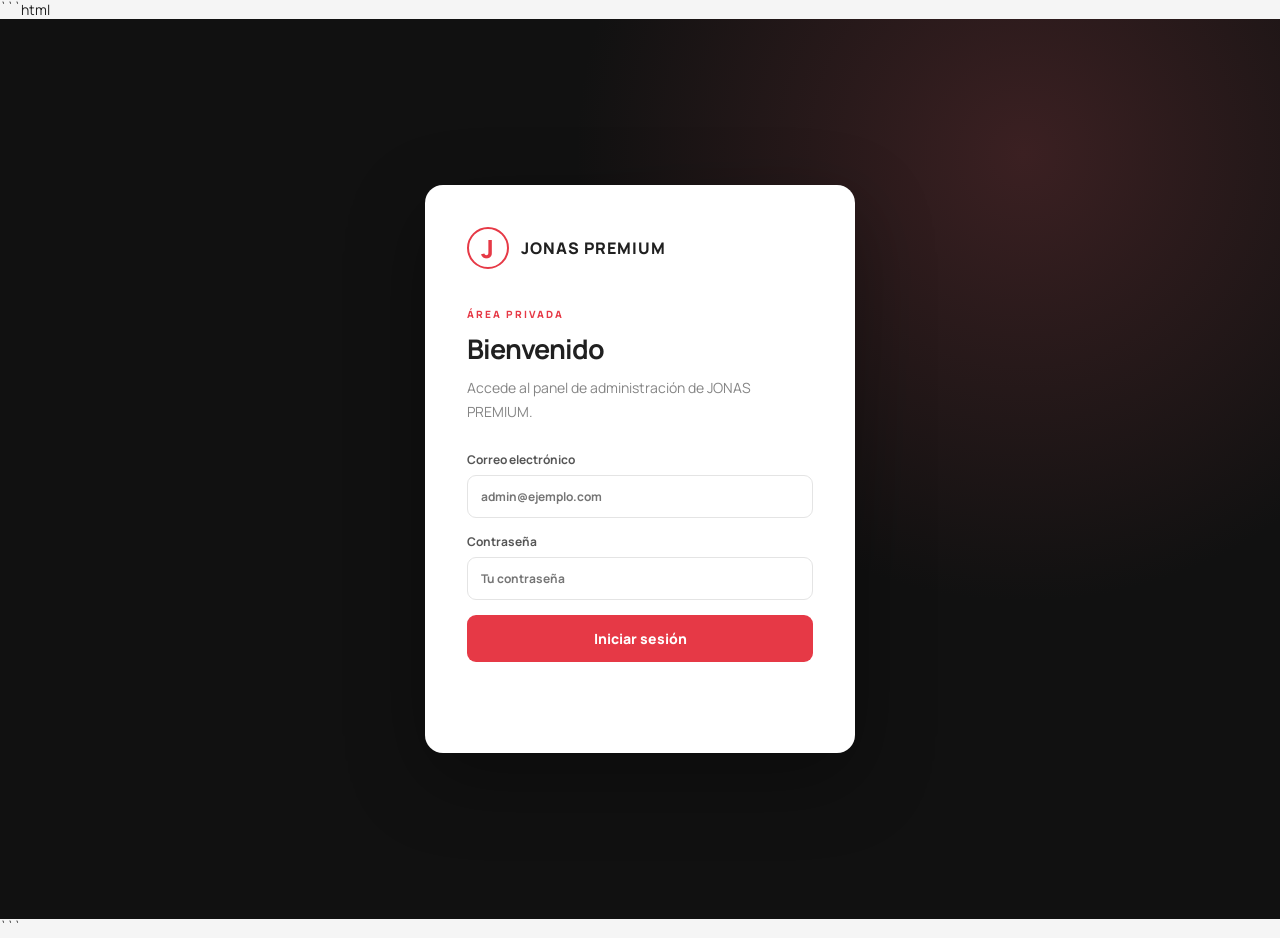
==== admin.html @ bb61778c "Update admin panel HTML structure and styles" ====
```html
<!doctype html>
<html lang="es">
<head>
  <meta charset="utf-8">
  <meta name="viewport" content="width=device-width,initial-scale=1">
  <meta name="theme-color" content="#111111">
  <title>Panel de administración | JONAS PREMIUM</title>

  <link rel="preconnect" href="https://fonts.googleapis.com">
  <link rel="preconnect" href="https://fonts.gstatic.com" crossorigin>
  <link href="https://fonts.googleapis.com/css2?family=Manrope:wght@400;500;600;700;800&display=swap" rel="stylesheet">

  <style>
    * { box-sizing: border-box; }

    :root {
      --dark: #111111;
      --dark-soft: #191919;
      --red: #e63946;
      --red-soft: #fff0f1;
      --ink: #202020;
      --muted: #858585;
      --line: #eeeeee;
      --surface: #ffffff;
      --background: #f5f5f5;
      --green: #23865b;
      --orange: #bd7b24;
      --blue: #4775b8;
    }

    body {
      margin: 0;
      font-family: Manrope, Arial, sans-serif;
      color: var(--ink);
      background: var(--background);
      font-size: 14px;
    }

    button, input, select, textarea {
      font: inherit;
    }

    button, a {
      -webkit-tap-highlight-color: transparent;
    }

    .hidden { display: none !important; }

    /* LOGIN */

    .login-screen {
      min-height: 100vh;
      display: grid;
      place-items: center;
      padding: 24px;
      background:
        radial-gradient(circle at 80% 15%, #3b2022 0, transparent 35%),
        #111;
    }

    .login-card {
      width: 100%;
      max-width: 430px;
      padding: 42px;
      background: white;
      border-radius: 18px;
      box-shadow: 0 25px 80px #0005;
    }

    .login-brand {
      display: flex;
      align-items: center;
      gap: 12px;
      margin-bottom: 38px;
      font-size: 16px;
      font-weight: 800;
      letter-spacing: 1px;
    }

    .brand-mark {
      width: 42px;
      height: 42px;
      display: grid;
      place-items: center;
      border: 2px solid var(--red);
      border-radius: 50%;
      color: var(--red);
      font-size: 25px;
      font-weight: 800;
    }

    .login-card h1 {
      margin: 0 0 9px;
      font-size: 27px;
      letter-spacing: -1px;
    }

    .login-card > p {
      margin: 0 0 27px;
      color: var(--muted);
      line-height: 1.7;
    }

    /* FORMULARIOS */

    label {
      display: block;
      margin-bottom: 15px;
      color: #555;
      font-size: 12px;
      font-weight: 700;
    }

    input, select, textarea {
      width: 100%;
      margin-top: 7px;
      padding: 12px 13px;
      border: 1px solid #e4e4e4;
      border-radius: 9px;
      background: white;
      color: var(--ink);
      outline: none;
      transition: border .2s, box-shadow .2s;
    }

    input:focus, select:focus, textarea:focus {
      border-color: var(--red);
      box-shadow: 0 0 0 3px #e6394615;
    }

    textarea {
      resize: vertical;
    }

    button {
      cursor: pointer;
    }

    .primary-btn {
      width: 100%;
      border: 0;
      border-radius: 9px;
      padding: 14px 18px;
      background: var(--red);
      color: white;
      font-weight: 800;
      transition: background .2s, transform .2s;
    }

    .primary-btn:hover {
      background: #c92d39;
      transform: translateY(-1px);
    }

    .login-message {
      min-height: 20px;
      margin-top: 15px;
      font-size: 12px;
      line-height: 1.5;
    }

    /* ESTRUCTURA DEL PANEL */

    .app-shell {
      min-height: 100vh;
    }

    .sidebar {
      position: fixed;
      inset: 0 auto 0 0;
      z-index: 20;
      width: 250px;
      display: flex;
      flex-direction: column;
      padding: 27px 19px;
      background: var(--dark);
      color: white;
    }

    .sidebar-brand {
      display: flex;
      align-items: center;
      gap: 11px;
      padding: 0 7px 34px;
      border-bottom: 1px solid #ffffff17;
    }

    .sidebar-brand .brand-mark {
      flex-shrink: 0;
      width: 39px;
      height: 39px;
    }

    .brand-name {
      font-size: 13px;
      font-weight: 800;
      letter-spacing: 1px;
    }

    .brand-subtitle {
      display: block;
      margin-top: 4px;
      color: #999;
      font-size: 9px;
      letter-spacing: 2px;
    }

    .nav-label {
      margin: 29px 10px 12px;
      color: #777;
      font-size: 9px;
      font-weight: 800;
      letter-spacing: 1.8px;
      text-transform: uppercase;
    }

    .side-nav {
      display: grid;
      gap: 7px;
    }

    .side-nav button {
      display: flex;
      align-items: center;
      gap: 12px;
      width: 100%;
      padding: 13px 14px;
      border: 0;
      border-radius: 9px;
      background: transparent;
      color: #bdbdbd;
      text-align: left;
      font-size: 12px;
      font-weight: 700;
      transition: .2s;
    }

    .side-nav button:hover {
      background: #ffffff0d;
      color: white;
    }

    .side-nav button.active {
      background: #e6394620;
      color: white;
      box-shadow: inset 3px 0 var(--red);
    }

    .nav-icon {
      width: 20px;
      color: var(--red);
      text-align: center;
      font-size: 17px;
    }

    .sidebar-bottom {
      margin-top: auto;
      padding-top: 22px;
      border-top: 1px solid #ffffff17;
    }

    .sidebar-bottom a {
      display: block;
      padding: 12px;
      color: #bbb;
      text-decoration: none;
      font-size: 11px;
    }

    .sidebar-bottom a:hover {
      color: white;
    }

    .sidebar-note {
      margin: 12px 10px 0;
      color: #777;
      font-size: 10px;
      line-height: 1.7;
    }

    /* CONTENIDO PRINCIPAL */

    .main-area {
      min-height: 100vh;
      margin-left: 250px;
    }

    .topbar {
      min-height: 78px;
      display: flex;
      align-items: center;
      justify-content: space-between;
      gap: 20px;
      padding: 16px 38px;
      border-bottom: 1px solid var(--line);
      background: white;
    }

    .topbar-title {
      font-size: 12px;
      color: var(--muted);
    }

    .topbar-title strong {
      display: block;
      margin-bottom: 4px;
      color: var(--ink);
      font-size: 15px;
    }

    .topbar-actions {
      display: flex;
      align-items: center;
      gap: 10px;
    }

    .topbar-actions button {
      padding: 10px 14px;
      border: 1px solid var(--line);
      border-radius: 8px;
      background: white;
      color: #555;
      font-size: 11px;
      font-weight: 700;
    }

    .topbar-actions button:hover {
      border-color: #ccc;
      background: #fafafa;
    }

    .topbar-actions .logout-btn {
      border-color: #f2d5d7;
      color: #c52d39;
    }

    .content {
      max-width: 1500px;
      margin: 0 auto;
      padding: 35px 38px 55px;
    }

    .page-heading {
      display: flex;
      align-items: flex-end;
      justify-content: space-between;
      gap: 20px;
      margin-bottom: 28px;
    }

    .eyebrow {
      margin-bottom: 9px;
      color: var(--red);
      font-size: 10px;
      font-weight: 800;
      letter-spacing: 2px;
      text-transform: uppercase;
    }

    .page-heading h1 {
      margin: 0;
      font-size: clamp(25px, 3vw, 34px);
      letter-spacing: -1.5px;
    }

    .page-heading p {
      margin: 9px 0 0;
      color: var(--muted);
      font-size: 12px;
      line-height: 1.7;
    }

    /* TARJETAS */

    .stats-grid {
      display: grid;
      grid-template-columns: repeat(4, minmax(0, 1fr));
      gap: 17px;
      margin-bottom: 30px;
    }

    .stat-card {
      position: relative;
      overflow: hidden;
      min-height: 130px;
      padding: 21px;
      border: 1px solid #eeeeee;
      border-radius: 13px;
      background: white;
      box-shadow: 0 4px 18px #00000005;
    }

    .stat-card:after {
      position: absolute;
      right: -17px;
      bottom: -34px;
      width: 95px;
      height: 95px;
      border-radius: 50%;
      background: #e6394608;
      content: "";
    }

    .stat-top {
      display: flex;
      align-items: center;
      justify-content: space-between;
      gap: 10px;
    }

    .stat-label {
      color: var(--muted);
      font-size: 11px;
      font-weight: 700;
    }

    .stat-icon {
      width: 34px;
      height: 34px;
      display: grid;
      place-items: center;
      border-radius: 9px;
      background: var(--red-soft);
      color: var(--red);
      font-size: 16px;
    }

    .stat-number {
      display: block;
      margin-top: 13px;
      font-size: 29px;
      font-weight: 800;
      letter-spacing: -1px;
    }

    .stat-description {
      margin-top: 3px;
      color: #aaa;
      font-size: 10px;
    }

    /* SECCIONES */

    .section-heading {
      display: flex;
      align-items: center;
      justify-content: space-between;
      gap: 15px;
      margin: 0 0 19px;
    }

    .section-heading h2 {
      margin: 0;
      font-size: 17px;
      letter-spacing: -.5px;
    }

    .section-heading p {
      margin: 5px 0 0;
      color: var(--muted);
      font-size: 11px;
    }

    .content-panel {
      padding: 24px;
      border: 1px solid #ededed;
      border-radius: 13px;
      background: white;
      box-shadow: 0 4px 18px #00000005;
    }

    .toolbar {
      display: flex;
      align-items: center;
      justify-content: space-between;
      gap: 15px;
      margin-bottom: 20px;
    }

    .toolbar select {
      width: auto;
      min-width: 180px;
      margin: 0;
      font-size: 12px;
    }

    .status-message {
      min-height: 18px;
      margin: 0;
      color: #777;
      font-size: 11px;
    }

    /* TARJETAS DE SOLICITUDES Y PRESUPUESTOS */

    .reservation,
    .data-card {
      margin-bottom: 16px;
      padding: 22px;
      border: 1px solid #ededed;
      border-radius: 12px;
      background: white;
      transition: box-shadow .2s, border .2s;
    }

    .reservation:hover,
    .data-card:hover {
      border-color: #e5c4c6;
      box-shadow: 0 8px 25px #00000008;
    }

    .reservation:last-child,
    .data-card:last-child {
      margin-bottom: 0;
    }

    .reservation-header {
      display: flex;
      align-items: center;
      justify-content: space-between;
      gap: 12px;
      margin-bottom: 15px;
    }

    .reservation h3,
    .data-card h3 {
      margin: 0 0 12px;
      font-size: 16px;
    }

    .reservation-header h3 {
      margin: 0;
    }

    .reservation p,
    .data-card p {
      margin: 8px 0;
      color: #666;
      font-size: 12px;
      line-height: 1.6;
      overflow-wrap: anywhere;
    }

    .reservation p strong,
    .data-card p strong {
      color: #333;
    }

    .status-pill {
      display: inline-block;
      padding: 6px 10px;
      border-radius: 30px;
      background: #fff4e5;
      color: #a76b17;
      font-size: 10px;
      font-weight: 800;
    }

    .reservation-actions,
    .quote-actions {
      display: flex;
      flex-wrap: wrap;
      align-items: flex-end;
      gap: 12px;
      margin-top: 18px;
      padding-top: 17px;
      border-top: 1px solid var(--line);
    }

    .reservation-actions label {
      flex: 1;
      min-width: 190px;
      margin: 0;
    }

    .reservation-actions select {
      margin-bottom: 0;
    }

    .smallbtn {
      display: inline-flex;
      align-items: center;
      justify-content: center;
      min-height: 40px;
      padding: 10px 15px;
      border: 1px solid #e5e5e5;
      border-radius: 8px;
      background: white;
      color: #444;
      text-decoration: none;
      font-size: 11px;
      font-weight: 800;
      transition: .2s;
    }

    .smallbtn:hover {
      border-color: var(--red);
      color: var(--red);
    }

    .smallbtn:disabled {
      opacity: .4;
      cursor: not-allowed;
    }

    .quote-form {
      margin-top: 20px;
      padding: 20px;
      border-radius: 10px;
      background: #f8f8f8;
    }

    .quote-form h4 {
      margin: 0 0 17px;
      font-size: 13px;
    }

    .quote-form form {
      display: grid;
      grid-template-columns: 1fr 1fr;
      gap: 0 15px;
    }

    .quote-form label:nth-child(3) {
      grid-column: 1 / -1;
    }

    .quote-form button {
      justify-self: start;
      padding: 12px 17px;
      border: 0;
      border-radius: 8px;
      background: var(--dark);
      color: white;
      font-size: 11px;
      font-weight: 800;
    }

    .quote-form button:hover {
      background: var(--red);
    }

    .quote-form button:disabled {
      opacity: .5;
      cursor: wait;
    }

    .notice {
      color: #777;
      font-size: 11px;
      line-height: 1.6;
    }

    .quote-message {
      grid-column: 1 / -1;
      margin: 10px 0 0;
    }

    .quote-actions {
      align-items: center;
    }

    .quote-message {
      margin-top: 20px;
      padding-top: 15px;
      border-top: 1px solid var(--line);
    }

    .empty {
      padding: 38px 20px;
      border: 1px dashed #ddd;
      border-radius: 10px;
      color: #999;
      text-align: center;
      font-size: 12px;
    }

    /* MÓVIL */

    @media (max-width: 1100px) {
      .stats-grid {
        grid-template-columns: repeat(2, minmax(0, 1fr));
      }

      .content {
        padding-left: 25px;
        padding-right: 25px;
      }

      .topbar {
        padding-left: 25px;
        padding-right: 25px;
      }
    }

    @media (max-width: 760px) {
      .sidebar {
        position: relative;
        inset: auto;
        width: 100%;
        padding: 15px 18px;
      }

      .sidebar-brand {
        padding: 0 2px 14px;
      }

      .nav-label,
      .sidebar-bottom {
        display: none;
      }

      .side-nav {
        display: flex;
        gap: 7px;
        margin-top: 13px;
      }

      .side-nav button {
        justify-content: center;
        flex: 1;
        gap: 6px;
        padding: 10px 7px;
        font-size: 10px;
      }

      .nav-icon {
        width: auto;
        font-size: 14px;
      }

      .main-area {
        margin-left: 0;
      }

      .topbar {
        min-height: 65px;
        padding: 12px 18px;
      }

      .content {
        padding: 25px 18px 40px;
      }

      .page-heading {
        align-items: flex-start;
        flex-direction: column;
      }
    }

    @media (max-width: 520px) {
      .stats-grid {
        gap: 10px;
      }

      .stat-card {
        min-height: 116px;
        padding: 14px;
      }

      .stat-number {
        font-size: 25px;
      }

      .stat-label {
        font-size: 10px;
      }

      .stat-icon {
        width: 29px;
        height: 29px;
      }

      .topbar-actions {
        gap: 6px;
      }

      .topbar-actions button {
        padding: 9px;
        font-size: 10px;
      }

      .topbar-title {
        font-size: 10px;
      }

      .topbar-title strong {
        font-size: 12px;
      }

      .content-panel {
        padding: 15px;
      }

      .toolbar {
        align-items: stretch;
        flex-direction: column;
      }

      .toolbar select {
        width: 100%;
      }

      .reservation,
      .data-card {
        padding: 16px;
      }

      .reservation-actions {
        align-items: stretch;
        flex-direction: column;
      }

      .reservation-actions label {
        min-width: 0;
      }

      .reservation-actions .smallbtn {
        width: 100%;
      }

      .quote-form {
        padding: 15px;
      }

      .quote-form form {
        grid-template-columns: 1fr;
      }

      .quote-form label:nth-child(3) {
        grid-column: auto;
      }

      .quote-form button {
        width: 100%;
      }

      .login-card {
        padding: 28px 23px;
      }
    }
  </style>
</head>

<body>

  <!-- LOGIN -->
  <section class="login-screen" id="login-panel">
    <div class="login-card">
      <div class="login-brand">
        <span class="brand-mark">J</span>
        <span>JONAS PREMIUM</span>
      </div>

      <div class="eyebrow">Área privada</div>
      <h1>Bienvenido</h1>
      <p>Accede al panel de administración de JONAS PREMIUM.</p>

      <form id="login-form">
        <label>
          Correo electrónico
          <input
            id="login-email"
            type="email"
            autocomplete="username"
            required
            placeholder="admin@ejemplo.com">
        </label>

        <label>
          Contraseña
          <input
            id="login-password"
            type="password"
            autocomplete="current-password"
            required
            placeholder="Tu contraseña">
        </label>

        <button class="primary-btn" type="submit">Iniciar sesión</button>
        <p class="login-message" id="login-msg" role="status"></p>
      </form>
    </div>
  </section>

  <!-- DASHBOARD -->
  <div class="app-shell hidden" id="dashboard">

    <aside class="sidebar">
      <div class="sidebar-brand">
        <span class="brand-mark">J</span>
        <div>
          <div class="brand-name">JONAS PREMIUM</div>
          <span class="brand-subtitle">ADMINISTRATION</span>
        </div>
      </div>

      <div class="nav-label">GESTIÓN</div>

      <nav class="side-nav">
        <button type="button" class="active" data-tab="reservations">
          <span class="nav-icon">▦</span>
          Solicitudes
        </button>

        <button type="button" data-tab="quotes">
          <span class="nav-icon">€</span>
          Presupuestos
        </button>
      </nav>

      <div class="sidebar-bottom">
        <a href="./index.html">← Volver a la web pública</a>
        <div class="sidebar-note">
          JONAS PREMIUM<br>
          Transporte ejecutivo
        </div>
      </div>
    </aside>

    <main class="main-area">

      <header class="topbar">
        <div class="topbar-title">
          <strong>Panel de administración</strong>
          Gestión de servicios y clientes
        </div>

        <div class="topbar-actions">
          <button type="button" id="refresh-all">↻ Actualizar</button>
          <button type="button" class="logout-btn" id="logout">Cerrar sesión</button>
        </div>
      </header>

      <div class="content">

        <div class="page-heading">
          <div>
            <div class="eyebrow">JONAS PREMIUM · CONTROL CENTER</div>
            <h1>Panel de gestión</h1>
            <p>Administra las solicitudes de servicio y los presupuestos de tus clientes.</p>
          </div>
        </div>

        <!-- RESUMEN -->
        <section class="stats-grid">
          <article class="stat-card">
            <div class="stat-top">
              <span class="stat-label">Total de solicitudes</span>
              <span class="stat-icon">▦</span>
            </div>
            <strong class="stat-number" id="stat-total">—</strong>
            <div class="stat-description">Solicitudes registradas</div>
          </article>

          <article class="stat-card">
            <div class="stat-top">
              <span class="stat-label">Pendientes</span>
              <span class="stat-icon">◷</span>
            </div>
            <strong class="stat-number" id="stat-pending">—</strong>
            <div class="stat-description">Pendientes de gestionar</div>
          </article>

          <article class="stat-card">
            <div class="stat-top">
              <span class="stat-label">Confirmadas</span>
              <span class="stat-icon">✓</span>
            </div>
            <strong class="stat-number" id="stat-confirmed">—</strong>
            <div class="stat-description">Servicios confirmados</div>
          </article>

          <article class="stat-card">
            <div class="stat-top">
              <span class="stat-label">Presupuestos</span>
              <span class="stat-icon">€</span>
            </div>
            <strong class="stat-number" id="stat-quotes">—</strong>
            <div class="stat-description">Presupuestos registrados</div>
          </article>
        </section>

        <!-- SOLICITUDES -->
        <section class="tab-panel" id="tab-reservations">

          <div class="section-heading">
            <div>
              <h2>Solicitudes de servicio</h2>
              <p>Consulta y gestiona las peticiones de tus clientes.</p>
            </div>
          </div>

          <div class="content-panel">
            <div class="toolbar">
              <p class="status-message" id="admin-msg" role="status">
                Información del panel
              </p>

              <select id="filter" aria-label="Filtrar solicitudes">
                <option value="all">Todas las solicitudes</option>
                <option value="pending">Pendientes</option>
                <option value="confirmed">Confirmadas</option>
                <option value="completed">Completadas</option>
                <option value="cancelled">Canceladas</option>
              </select>
            </div>

            <div id="reservations">
              <div class="empty">Cargando solicitudes...</div>
            </div>
          </div>

        </section>

        <!-- PRESUPUESTOS -->
        <section class="tab-panel hidden" id="tab-quotes">

          <div class="section-heading">
            <div>
              <h2>Presupuestos</h2>
              <p>Consulta el historial y prepara comunicaciones para tus clientes.</p>
            </div>
          </div>

          <div class="content-panel">
            <div id="quotes-list">
              <div class="empty">Cargando presupuestos...</div>
            </div>
          </div>

        </section>

      </div>
    </main>
  </div>

  <script type="module" src="./admin.js"></script>

</body>
</html>
```
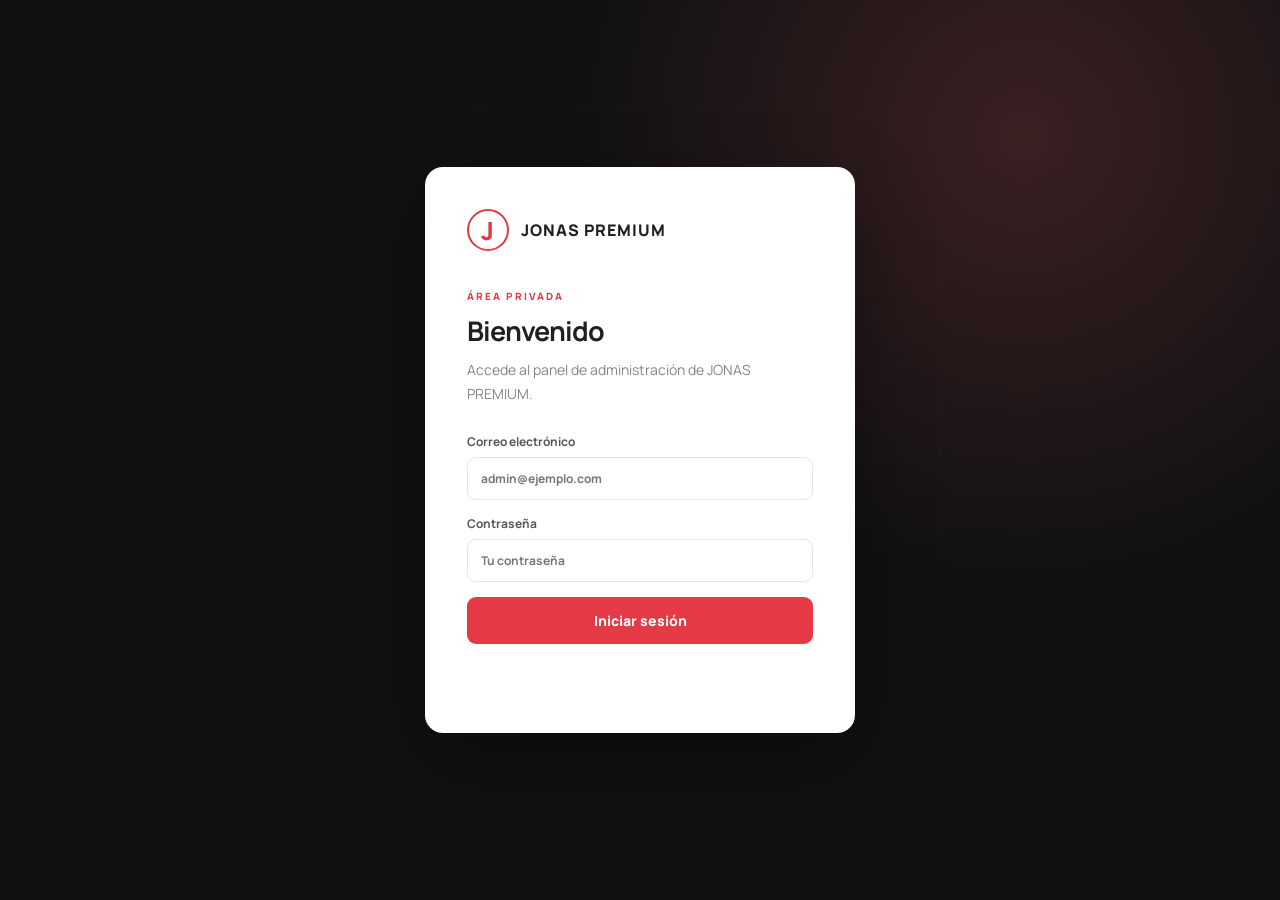
==== commit dd345190: "Remove unnecessary code block from admin.html" ====
--- a/admin.html
+++ b/admin.html
@@ -1,4 +1,4 @@
-```html
+
 <!doctype html>
 <html lang="es">
 <head>
@@ -1040,4 +1040,3 @@
 
 </body>
 </html>
-```
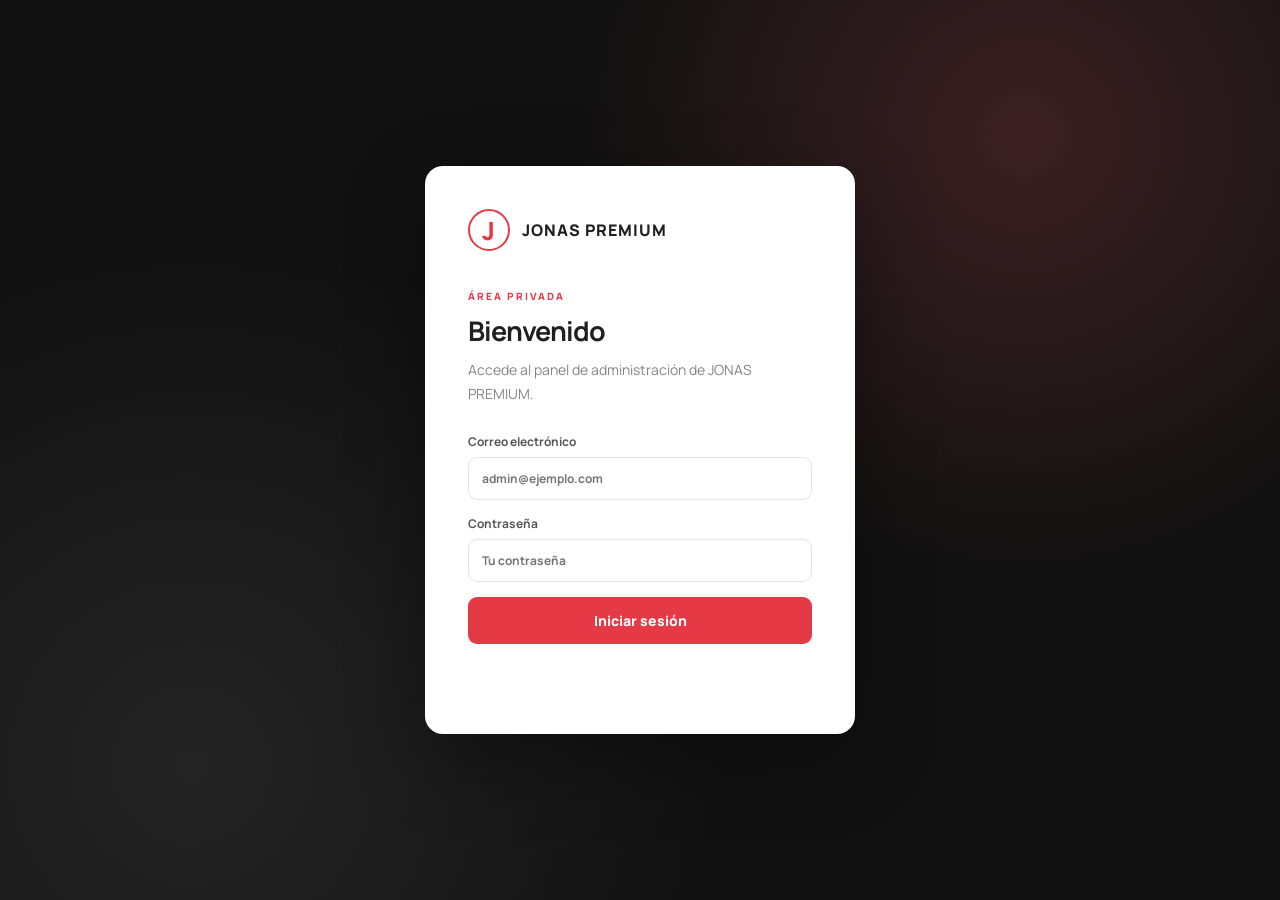
==== commit 64155a0a: "Refactor CSS styles in admin.html Refactor CSS styles for better organization and consistency. Updat" ====
--- a/admin.html
+++ b/admin.html
@@ -12,12 +12,15 @@
   <link href="https://fonts.googleapis.com/css2?family=Manrope:wght@400;500;600;700;800&display=swap" rel="stylesheet">
 
   <style>
-    * { box-sizing: border-box; }
+    * {
+      box-sizing: border-box;
+    }
 
     :root {
       --dark: #111111;
       --dark-soft: #191919;
       --red: #e63946;
+      --red-dark: #c92d39;
       --red-soft: #fff0f1;
       --ink: #202020;
       --muted: #858585;
@@ -27,6 +30,8 @@
       --green: #23865b;
       --orange: #bd7b24;
       --blue: #4775b8;
+      --radius: 14px;
+      --shadow: 0 5px 22px rgba(0,0,0,.035);
     }
 
     body {
@@ -45,7 +50,13 @@
       -webkit-tap-highlight-color: transparent;
     }
 
-    .hidden { display: none !important; }
+    button {
+      cursor: pointer;
+    }
+
+    .hidden {
+      display: none !important;
+    }
 
     /* LOGIN */
 
@@ -56,6 +67,7 @@
       padding: 24px;
       background:
         radial-gradient(circle at 80% 15%, #3b2022 0, transparent 35%),
+        radial-gradient(circle at 15% 85%, #242424 0, transparent 40%),
         #111;
     }
 
@@ -64,6 +76,7 @@
       max-width: 430px;
       padding: 42px;
       background: white;
+      border: 1px solid #ffffff18;
       border-radius: 18px;
       box-shadow: 0 25px 80px #0005;
     }
@@ -133,8 +146,10 @@
       resize: vertical;
     }
 
-    button {
-      cursor: pointer;
+    button:focus-visible,
+    a:focus-visible {
+      outline: 3px solid #e6394680;
+      outline-offset: 3px;
     }
 
     .primary-btn {
@@ -149,7 +164,7 @@
     }
 
     .primary-btn:hover {
-      background: #c92d39;
+      background: var(--red-dark);
       transform: translateY(-1px);
     }
 
@@ -160,7 +175,7 @@
       line-height: 1.5;
     }
 
-    /* ESTRUCTURA DEL PANEL */
+    /* ESTRUCTURA */
 
     .app-shell {
       min-height: 100vh;
@@ -174,7 +189,9 @@
       display: flex;
       flex-direction: column;
       padding: 27px 19px;
-      background: var(--dark);
+      background:
+        radial-gradient(circle at 100% 0%, #301719 0, transparent 35%),
+        var(--dark);
       color: white;
     }
 
@@ -182,7 +199,7 @@
       display: flex;
       align-items: center;
       gap: 11px;
-      padding: 0 7px 34px;
+      padding: 0 7px 30px;
       border-bottom: 1px solid #ffffff17;
     }
 
@@ -233,7 +250,7 @@
       text-align: left;
       font-size: 12px;
       font-weight: 700;
-      transition: .2s;
+      transition: background .2s, color .2s;
     }
 
     .side-nav button:hover {
@@ -266,6 +283,7 @@
       color: #bbb;
       text-decoration: none;
       font-size: 11px;
+      transition: color .2s;
     }
 
     .sidebar-bottom a:hover {
@@ -298,8 +316,8 @@
     }
 
     .topbar-title {
+      color: var(--muted);
       font-size: 12px;
-      color: var(--muted);
     }
 
     .topbar-title strong {
@@ -316,6 +334,7 @@
     }
 
     .topbar-actions button {
+      min-height: 39px;
       padding: 10px 14px;
       border: 1px solid var(--line);
       border-radius: 8px;
@@ -323,6 +342,7 @@
       color: #555;
       font-size: 11px;
       font-weight: 700;
+      transition: .2s;
     }
 
     .topbar-actions button:hover {
@@ -332,7 +352,13 @@
 
     .topbar-actions .logout-btn {
       border-color: #f2d5d7;
+      background: #fffafa;
       color: #c52d39;
+    }
+
+    .topbar-actions .logout-btn:hover {
+      border-color: var(--red);
+      background: var(--red-soft);
     }
 
     .content {
@@ -371,38 +397,47 @@
       line-height: 1.7;
     }
 
-    /* TARJETAS */
+    /* ESTADÍSTICAS */
 
     .stats-grid {
       display: grid;
       grid-template-columns: repeat(4, minmax(0, 1fr));
-      gap: 17px;
-      margin-bottom: 30px;
+      gap: 18px;
+      margin-bottom: 32px;
     }
 
     .stat-card {
       position: relative;
       overflow: hidden;
-      min-height: 130px;
-      padding: 21px;
-      border: 1px solid #eeeeee;
-      border-radius: 13px;
-      background: white;
-      box-shadow: 0 4px 18px #00000005;
+      min-height: 145px;
+      padding: 23px;
+      border: 1px solid #ebebeb;
+      border-radius: var(--radius);
+      background: #fff;
+      box-shadow: var(--shadow);
+      transition: transform .2s, box-shadow .2s;
+    }
+
+    .stat-card:hover {
+      transform: translateY(-3px);
+      box-shadow: 0 12px 28px rgba(0,0,0,.07);
     }
 
     .stat-card:after {
       position: absolute;
-      right: -17px;
-      bottom: -34px;
-      width: 95px;
-      height: 95px;
+      right: -25px;
+      bottom: -42px;
+      width: 115px;
+      height: 115px;
       border-radius: 50%;
-      background: #e6394608;
+      background: #e6394609;
       content: "";
+      pointer-events: none;
     }
 
     .stat-top {
+      position: relative;
+      z-index: 1;
       display: flex;
       align-items: center;
       justify-content: space-between;
@@ -410,33 +445,41 @@
     }
 
     .stat-label {
-      color: var(--muted);
+      color: #777;
       font-size: 11px;
-      font-weight: 700;
+      font-weight: 800;
     }
 
     .stat-icon {
-      width: 34px;
-      height: 34px;
+      width: 39px;
+      height: 39px;
       display: grid;
       place-items: center;
-      border-radius: 9px;
+      border-radius: 11px;
       background: var(--red-soft);
       color: var(--red);
-      font-size: 16px;
+      font-size: 17px;
+      font-weight: 800;
     }
 
     .stat-number {
+      position: relative;
+      z-index: 1;
       display: block;
-      margin-top: 13px;
-      font-size: 29px;
-      font-weight: 800;
-      letter-spacing: -1px;
+      margin-top: 15px;
+      color: #171717;
+      font-size: 32px;
+      font-weight: 800;
+      line-height: 1.1;
+      letter-spacing: -1.3px;
+      font-variant-numeric: tabular-nums;
     }
 
     .stat-description {
-      margin-top: 3px;
-      color: #aaa;
+      position: relative;
+      z-index: 1;
+      margin-top: 7px;
+      color: #999;
       font-size: 10px;
     }
 
@@ -465,9 +508,9 @@
     .content-panel {
       padding: 24px;
       border: 1px solid #ededed;
-      border-radius: 13px;
+      border-radius: var(--radius);
       background: white;
-      box-shadow: 0 4px 18px #00000005;
+      box-shadow: var(--shadow);
     }
 
     .toolbar {
@@ -492,9 +535,320 @@
       font-size: 11px;
     }
 
-    /* TARJETAS DE SOLICITUDES Y PRESUPUESTOS */
-
-    .reservation,
+    /* SOLICITUDES */
+
+    .reservation {
+      margin-bottom: 20px;
+      padding: 25px;
+      border: 1px solid #eaeaea;
+      border-left: 4px solid #d5d5d5;
+      border-radius: 13px;
+      background: #fff;
+      box-shadow: var(--shadow);
+      transition: transform .2s, box-shadow .2s;
+    }
+
+    .reservation:hover {
+      transform: translateY(-2px);
+      box-shadow: 0 10px 28px rgba(0,0,0,.07);
+    }
+
+    .reservation:last-child {
+      margin-bottom: 0;
+    }
+
+    .reservation:has(.status-pending) {
+      border-left-color: #d99a2b;
+    }
+
+    .reservation:has(.status-confirmed) {
+      border-left-color: var(--green);
+    }
+
+    .reservation:has(.status-completed) {
+      border-left-color: var(--blue);
+    }
+
+    .reservation:has(.status-cancelled) {
+      border-left-color: #999;
+    }
+
+    .reservation-header {
+      display: flex;
+      align-items: center;
+      justify-content: space-between;
+      gap: 15px;
+      padding-bottom: 17px;
+      margin-bottom: 17px;
+      border-bottom: 1px solid #eee;
+    }
+
+    .reservation-header h3 {
+      margin: 0;
+      color: #171717;
+      font-size: 17px;
+      font-weight: 800;
+    }
+
+    .reservation-label {
+      display: block;
+      margin-bottom: 7px;
+      color: #999;
+      font-size: 9px;
+      font-weight: 800;
+      letter-spacing: 1.4px;
+    }
+
+    .status-pill {
+      display: inline-block;
+      padding: 7px 12px;
+      border-radius: 30px;
+      background: #fff3dc;
+      color: #a76b17;
+      font-size: 10px;
+      font-weight: 800;
+      letter-spacing: .3px;
+      text-transform: uppercase;
+      white-space: nowrap;
+    }
+
+    .status-pill.status-pending {
+      background: #fff3dc;
+      color: #a76b17;
+    }
+
+    .status-pill.status-confirmed {
+      background: #e5f5ec;
+      color: #23865b;
+    }
+
+    .status-pill.status-completed {
+      background: #e8f0fc;
+      color: #4775b8;
+    }
+
+    .status-pill.status-cancelled {
+      background: #f0eeee;
+      color: #777;
+    }
+
+    .reservation p {
+      margin: 8px 0;
+      color: #666;
+      font-size: 12px;
+      line-height: 1.8;
+      overflow-wrap: anywhere;
+    }
+
+    .reservation p strong {
+      color: #333;
+    }
+
+    .reservation-route {
+      margin: 20px 0;
+      padding: 20px;
+      background: #f8f8f8;
+      border: 1px solid #eee;
+      border-radius: 10px;
+    }
+
+    .route-point {
+      display: flex;
+      align-items: center;
+      gap: 13px;
+    }
+
+    .route-point small,
+    .detail-item small {
+      display: block;
+      margin-bottom: 5px;
+      color: #999;
+      font-size: 9px;
+      font-weight: 800;
+      letter-spacing: .8px;
+    }
+
+    .route-point strong {
+      display: block;
+      color: #222;
+      font-size: 13px;
+      overflow-wrap: anywhere;
+    }
+
+    .route-dot {
+      width: 10px;
+      height: 10px;
+      flex: 0 0 10px;
+      border-radius: 50%;
+    }
+
+    .origin-dot {
+      background: var(--red);
+    }
+
+    .destination-dot {
+      background: #171717;
+    }
+
+    .route-line {
+      height: 19px;
+      margin: 2px 0 2px 4px;
+      border-left: 1px dashed #bbb;
+    }
+
+    .reservation-details {
+      display: grid;
+      grid-template-columns: repeat(2, minmax(0, 1fr));
+      gap: 17px;
+      padding: 5px 2px 18px;
+    }
+
+    .detail-item strong {
+      display: block;
+      color: #333;
+      font-size: 12px;
+      font-weight: 700;
+      overflow-wrap: anywhere;
+    }
+
+    .detail-email {
+      grid-column: 1 / -1;
+    }
+
+    .reservation-notes {
+      margin: 0 0 18px;
+      padding: 13px 15px;
+      background: #fff9f8;
+      border-left: 3px solid var(--red);
+      border-radius: 5px;
+    }
+
+    .reservation-notes strong {
+      font-size: 11px;
+    }
+
+    .reservation-notes p {
+      margin: 6px 0 0;
+      color: #666;
+      font-size: 12px;
+      line-height: 1.6;
+      overflow-wrap: anywhere;
+    }
+
+    .reservation-actions,
+    .quote-actions {
+      display: flex;
+      flex-wrap: wrap;
+      align-items: flex-end;
+      gap: 12px;
+      margin-top: 18px;
+      padding-top: 20px;
+      border-top: 1px solid var(--line);
+    }
+
+    .reservation-actions label {
+      flex: 1;
+      min-width: 190px;
+      margin: 0;
+      color: #444;
+    }
+
+    .reservation-actions select {
+      min-height: 42px;
+      margin-bottom: 0;
+      background: #fafafa;
+    }
+
+    .smallbtn {
+      display: inline-flex;
+      align-items: center;
+      justify-content: center;
+      min-height: 42px;
+      padding: 10px 17px;
+      border: 1px solid #e5e5e5;
+      border-radius: 8px;
+      background: white;
+      color: #444;
+      text-decoration: none;
+      font-size: 11px;
+      font-weight: 800;
+      transition: .2s;
+    }
+
+    .smallbtn:hover {
+      border-color: var(--red);
+      color: var(--red);
+    }
+
+    .smallbtn:disabled {
+      opacity: .4;
+      cursor: not-allowed;
+    }
+
+    /* FORMULARIO DE PRESUPUESTO */
+
+    .quote-form {
+      margin-top: 22px;
+      padding: 22px;
+      border: 1px solid #eee;
+      border-radius: 11px;
+      background: #fafafa;
+    }
+
+    .quote-form h4 {
+      margin: 0 0 17px;
+      font-size: 14px;
+      font-weight: 800;
+    }
+
+    .quote-form form {
+      display: grid;
+      grid-template-columns: 1fr 1fr;
+      gap: 0 15px;
+    }
+
+    .quote-form label:nth-child(3) {
+      grid-column: 1 / -1;
+    }
+
+    .quote-form button {
+      justify-self: start;
+      min-height: 42px;
+      padding: 12px 20px;
+      border: 0;
+      border-radius: 8px;
+      background: #171717;
+      color: white;
+      font-size: 11px;
+      font-weight: 800;
+      transition: background .2s, transform .2s;
+    }
+
+    .quote-form button:hover {
+      background: var(--red);
+      transform: translateY(-1px);
+    }
+
+    .quote-form button:disabled {
+      opacity: .5;
+      cursor: wait;
+    }
+
+    .notice {
+      color: #777;
+      font-size: 11px;
+      line-height: 1.6;
+    }
+
+    .quote-message {
+      grid-column: 1 / -1;
+      margin: 20px 0 0;
+      padding-top: 15px;
+      border-top: 1px solid var(--line);
+    }
+
+    /* PRESUPUESTOS */
+
     .data-card {
       margin-bottom: 16px;
       padding: 22px;
@@ -504,36 +858,20 @@
       transition: box-shadow .2s, border .2s;
     }
 
-    .reservation:hover,
     .data-card:hover {
       border-color: #e5c4c6;
       box-shadow: 0 8px 25px #00000008;
     }
 
-    .reservation:last-child,
     .data-card:last-child {
       margin-bottom: 0;
     }
 
-    .reservation-header {
-      display: flex;
-      align-items: center;
-      justify-content: space-between;
-      gap: 12px;
-      margin-bottom: 15px;
-    }
-
-    .reservation h3,
     .data-card h3 {
       margin: 0 0 12px;
       font-size: 16px;
     }
 
-    .reservation-header h3 {
-      margin: 0;
-    }
-
-    .reservation p,
     .data-card p {
       margin: 8px 0;
       color: #666;
@@ -542,130 +880,140 @@
       overflow-wrap: anywhere;
     }
 
-    .reservation p strong,
     .data-card p strong {
       color: #333;
     }
 
-    .status-pill {
-      display: inline-block;
-      padding: 6px 10px;
-      border-radius: 30px;
-      background: #fff4e5;
-      color: #a76b17;
-      font-size: 10px;
-      font-weight: 800;
-    }
-
-    .reservation-actions,
-    .quote-actions {
+    .quote-card {
+      margin-bottom: 20px;
+      padding: 24px;
+      border: 1px solid #eaeaea;
+      border-left: 4px solid var(--red);
+      border-radius: 13px;
+      background: #fff;
+      box-shadow: var(--shadow);
+      transition: transform .2s, box-shadow .2s;
+    }
+
+    .quote-card:last-child {
+      margin-bottom: 0;
+    }
+
+    .quote-card:hover {
+      transform: translateY(-2px);
+      box-shadow: 0 10px 28px rgba(0,0,0,.07);
+    }
+
+    .quote-card-header {
+      display: flex;
+      justify-content: space-between;
+      align-items: center;
+      gap: 15px;
+      padding-bottom: 18px;
+      border-bottom: 1px solid #eee;
+    }
+
+    .quote-card-header h3 {
+      margin: 0;
+      color: #171717;
+      font-size: 17px;
+    }
+
+    .quote-price {
+      color: var(--red);
+      font-size: 21px;
+      font-weight: 900;
+      white-space: nowrap;
+    }
+
+    .quote-route {
       display: flex;
       flex-wrap: wrap;
-      align-items: flex-end;
-      gap: 12px;
-      margin-top: 18px;
+      align-items: center;
+      gap: 9px;
+      margin: 18px 0;
+      padding: 15px;
+      background: #f8f8f8;
+      border-radius: 9px;
+    }
+
+    .quote-route strong {
+      color: #222;
+      font-size: 12px;
+      overflow-wrap: anywhere;
+    }
+
+    .quote-route span {
+      color: var(--red);
+      font-weight: 900;
+    }
+
+    .quote-details {
+      padding-bottom: 18px;
+    }
+
+    .quote-status-section {
       padding-top: 17px;
-      border-top: 1px solid var(--line);
-    }
-
-    .reservation-actions label {
-      flex: 1;
-      min-width: 190px;
-      margin: 0;
-    }
-
-    .reservation-actions select {
-      margin-bottom: 0;
-    }
-
-    .smallbtn {
-      display: inline-flex;
+      border-top: 1px solid #eee;
+    }
+
+    .quote-status-section label {
+      display: block;
+      color: #444;
+      font-size: 12px;
+      font-weight: 700;
+    }
+
+    .quote-status-section select {
+      display: block;
+      width: 100%;
+      min-height: 42px;
+      margin-top: 8px;
+      padding: 10px;
+      border: 1px solid #ddd;
+      border-radius: 7px;
+      background: #fafafa;
+    }
+
+    .quote-actions {
       align-items: center;
-      justify-content: center;
-      min-height: 40px;
-      padding: 10px 15px;
-      border: 1px solid #e5e5e5;
-      border-radius: 8px;
-      background: white;
-      color: #444;
-      text-decoration: none;
-      font-size: 11px;
-      font-weight: 800;
-      transition: .2s;
-    }
-
-    .smallbtn:hover {
-      border-color: var(--red);
-      color: var(--red);
-    }
-
-    .smallbtn:disabled {
+      gap: 10px;
+      margin-top: 17px;
+    }
+
+    .quote-actions button {
+      min-height: 42px;
+      padding: 10px 17px;
+      border-radius: 7px;
+      font-weight: 700;
+    }
+
+    .quote-actions button:disabled {
       opacity: .4;
       cursor: not-allowed;
     }
 
-    .quote-form {
+    .quote-history {
       margin-top: 20px;
-      padding: 20px;
-      border-radius: 10px;
+      padding: 15px;
+      border-radius: 9px;
       background: #f8f8f8;
-    }
-
-    .quote-form h4 {
-      margin: 0 0 17px;
-      font-size: 13px;
-    }
-
-    .quote-form form {
-      display: grid;
-      grid-template-columns: 1fr 1fr;
-      gap: 0 15px;
-    }
-
-    .quote-form label:nth-child(3) {
-      grid-column: 1 / -1;
-    }
-
-    .quote-form button {
-      justify-self: start;
-      padding: 12px 17px;
-      border: 0;
-      border-radius: 8px;
-      background: var(--dark);
-      color: white;
       font-size: 11px;
-      font-weight: 800;
-    }
-
-    .quote-form button:hover {
-      background: var(--red);
-    }
-
-    .quote-form button:disabled {
-      opacity: .5;
-      cursor: wait;
-    }
-
-    .notice {
-      color: #777;
-      font-size: 11px;
+    }
+
+    .quote-history > strong {
+      display: block;
+      margin-bottom: 10px;
+      font-size: 12px;
+    }
+
+    .quote-history p {
+      margin: 7px 0;
       line-height: 1.6;
-    }
-
-    .quote-message {
-      grid-column: 1 / -1;
-      margin: 10px 0 0;
-    }
-
-    .quote-actions {
-      align-items: center;
-    }
-
-    .quote-message {
-      margin-top: 20px;
-      padding-top: 15px;
-      border-top: 1px solid var(--line);
-    }
+      overflow-wrap: anywhere;
+    }
+
+    /* ESTADOS VACÍOS */
 
     .empty {
       padding: 38px 20px;
@@ -676,7 +1024,7 @@
       font-size: 12px;
     }
 
-    /* MÓVIL */
+    /* TABLET */
 
     @media (max-width: 1100px) {
       .stats-grid {
@@ -693,6 +1041,8 @@
         padding-right: 25px;
       }
     }
+
+    /* MÓVIL */
 
     @media (max-width: 760px) {
       .sidebar {
@@ -751,16 +1101,17 @@
 
     @media (max-width: 520px) {
       .stats-grid {
-        gap: 10px;
+        gap: 11px;
+        margin-bottom: 24px;
       }
 
       .stat-card {
-        min-height: 116px;
-        padding: 14px;
+        min-height: 125px;
+        padding: 15px;
       }
 
       .stat-number {
-        font-size: 25px;
+        font-size: 27px;
       }
 
       .stat-label {
@@ -768,8 +1119,14 @@
       }
 
       .stat-icon {
-        width: 29px;
-        height: 29px;
+        width: 32px;
+        height: 32px;
+        font-size: 15px;
+      }
+
+      .topbar {
+        align-items: flex-start;
+        gap: 10px;
       }
 
       .topbar-actions {
@@ -802,8 +1159,19 @@
         width: 100%;
       }
 
-      .reservation,
-      .data-card {
+      .reservation {
+        padding: 17px;
+      }
+
+      .reservation-header {
+        align-items: flex-start;
+      }
+
+      .reservation-details {
+        gap: 15px 10px;
+      }
+
+      .reservation-route {
         padding: 16px;
       }
 
@@ -833,6 +1201,28 @@
       }
 
       .quote-form button {
+        width: 100%;
+      }
+
+      .quote-card {
+        padding: 17px;
+      }
+
+      .quote-card-header {
+        align-items: flex-start;
+        flex-direction: column;
+      }
+
+      .quote-price {
+        font-size: 20px;
+      }
+
+      .quote-actions {
+        align-items: stretch;
+        flex-direction: column;
+      }
+
+      .quote-actions button {
         width: 100%;
       }
 
@@ -945,6 +1335,7 @@
 
         <!-- RESUMEN -->
         <section class="stats-grid">
+
           <article class="stat-card">
             <div class="stat-top">
               <span class="stat-label">Total de solicitudes</span>
@@ -980,6 +1371,7 @@
             <strong class="stat-number" id="stat-quotes">—</strong>
             <div class="stat-description">Presupuestos registrados</div>
           </article>
+
         </section>
 
         <!-- SOLICITUDES -->
